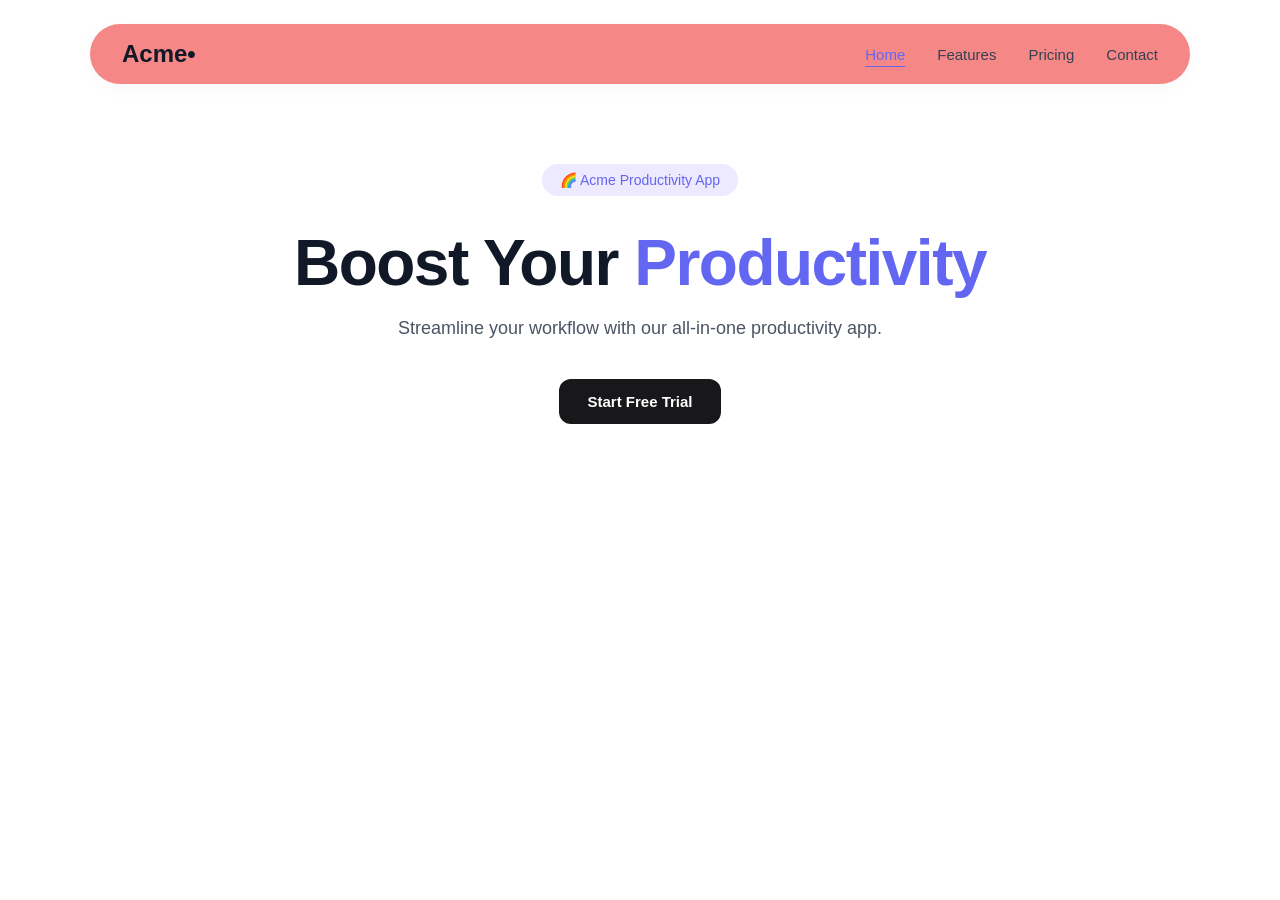
==== index.html @ 9190b202 "feat: add head" ====
<!DOCTYPE html>
<html lang="en">
  <head>
    <meta charset="UTF-8" />
    <meta http-equiv="X-UA-Compatible" content="IE=edge" />
    <meta name="viewport" content="width=device-width, initial-scale=1.0" />
    <link rel="stylesheet" href="./style-1.css" />
    <title>Acme App</title>
  </head>
  <body>
    <header>
      <a href="#" class="logo">Acme•</a>
      <nav>
        <a href="#" class="active">Home</a>
        <a href="#">Features</a>
        <a href="#">Pricing</a>
        <a href="#">Contact</a>
      </nav>
    </header>
  
    <!-- Hero Section -->
    <main>
      <div class="badge">
        🌈 Acme Productivity App
      </div>
  
      <h1>Boost Your <span>Productivity</span></h1>
  
      <p class="subtitle">
        Streamline your workflow with our all-in-one productivity app.
      </p>
  
      <a href="#" class="submit">Start Free Trial</a>
    </main><!-- Start Coding Here -->
  </body>
</html>
---- style-1.css ----
* {
    box-sizing: border-box;
    margin: 0;
    padding: 0;
    font-family: 'Inter', sans-serif;
  }
  
  body {
    background-color: white;
    min-height: 100vh;
    display: flex;
    flex-direction: column;
    align-items: center;
    padding: 24px;
  }
  
  /* --- Navigation Bar --- */
  header {
    width: 100%;
    max-width: 1100px;
    background-color: #f58787;
    padding: 16px 32px;
    border-radius: 999px;
    display: flex;
    justify-content: space-between;
    align-items: center;
    box-shadow: 0 4px 20px rgba(0, 0, 0, 0.03);
  }
  
  .logo {
    font-size: 24px;
    font-weight: 800;
    color: #111827;
    text-decoration: none;
  }
  
  .logo span {
    color: #6366f1;
  }
  
  nav {
    display: flex;
    gap: 32px;
  }
  
  nav a {
    text-decoration: none;
    color: #374151;
    font-weight: 500;
    font-size: 15px;
    transition: color 0.2s;
  }
  
  nav a.active {
    color: #6366f1;
    text-decoration: underline;
    text-underline-offset: 6px;
  }
  
  nav a:hover {
    color: #6366f1;
  }
  
  /* --- Hero Section --- */
  main {
    width: 100%;
    max-width: 1100px;
    display: flex;
    flex-direction: column;
    align-items: center;
    text-align: center;
    padding-top: 80px;
    padding-bottom: 60px;
  }
  
  .badge {
    display: inline-flex;
    align-items: center;
    gap: 6px;
    background-color: #ede9fe;
    color: #6366f1;
    font-size: 14px;
    font-weight: 500;
    padding: 8px 18px;
    border-radius: 999px;
    margin-bottom: 32px;
  }
  
  h1 {
    font-size: 64px;
    font-weight: 800;
    color: #111827;
    letter-spacing: -1.5px;
    line-height: 1.1;
    margin-bottom: 20px;
  }
  
  h1 span {
    color: #6366f1;
  }
  
  .subtitle {
    font-size: 18px;
    color: #4b5563;
    font-weight: 500;
    margin-bottom: 40px;
  }
  
  .submit {
    background-color: #18181b;
    color: #ffffff;
    padding: 14px 28px;
    border-radius: 12px;
    text-decoration: none;
    font-weight: 600;
    font-size: 15px;
    transition: background-color 0.2s, transform 0.1s;
  }
  
  .submit:hover {
    background-color: green;
  }
  
  .submit:active {
    transform: scale 0.50;
  }/* Start coding here */
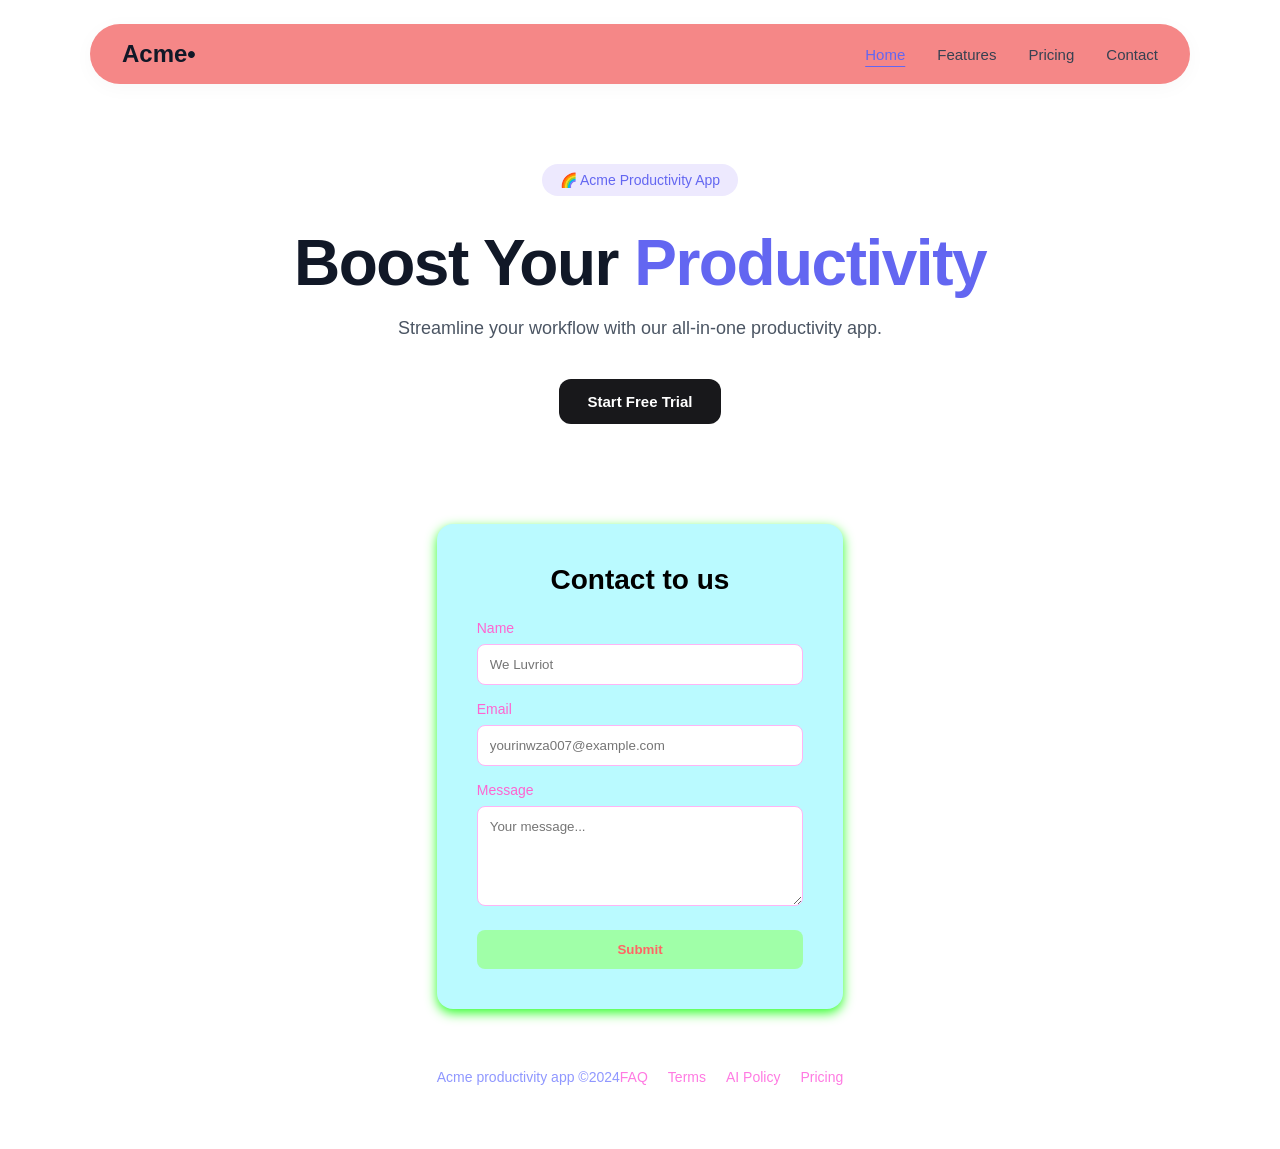
==== commit e16b87a0: "feature: add contact-page" ====
--- a/index.html
+++ b/index.html
@@ -5,6 +5,7 @@
     <meta http-equiv="X-UA-Compatible" content="IE=edge" />
     <meta name="viewport" content="width=device-width, initial-scale=1.0" />
     <link rel="stylesheet" href="./style-1.css" />
+    <link rel="stylesheet" href="./style-3.css" />
     <title>Acme App</title>
   </head>
   <body>
@@ -31,6 +32,41 @@
       </p>
   
       <a href="#" class="submit">Start Free Trial</a>
-    </main><!-- Start Coding Here -->
+    </main>
+
+    <section class="contact-section">
+      <div class="contact-card">
+        <h2>Contact to us</h2>
+    
+        <form class="contact-form">
+          <div class="form-group">
+            <label for="name">Name</label>
+            <input type="text" id="name" placeholder="We Luvriot" />
+          </div>
+    
+          <div class="form-group">
+            <label for="email">Email</label>
+            <input type="email" id="email" placeholder="yourinwza007@example.com" />
+          </div>
+    
+          <div class="form-group">
+            <label for="message">Message</label>
+            <textarea id="message" placeholder="Your message..."></textarea>
+          </div>
+    
+          <button type="submit" class="btn-submit">Submit</button>
+        </form>
+      </div>
+    
+      <footer class="footer">
+        <p>Acme productivity app ©2024</p>
+        <div class="footer-links">
+          <a href="#">FAQ</a>
+          <a href="#">Terms</a>
+          <a href="#">AI Policy</a>
+          <a href="#">Pricing</a>
+        </div>
+      </footer>
+    </section>
   </body>
 </html>
--- a/style-3.css
+++ b/style-3.css
@@ -0,0 +1,95 @@
+.contact-section {
+    display: flex;
+    flex-direction: column;
+    align-items: center;
+    padding: 40px 20px;
+    background-color: #ffffff;
+}
+
+.contact-card {
+    background-color: #bafaff;
+    padding: 40px;
+    border-radius: 16px;
+    width: 100%;
+    max-width: 500px; 
+    box-shadow: 0 4px 12px rgb(48, 255, 41);
+}
+
+.contact-card h2 {
+    text-align: center;
+    font-size: 28px;
+    margin-bottom: 24px;
+}
+
+.contact-form {
+    display: flex;
+    flex-direction: column;
+    gap: 16px;
+}
+
+.form-group {
+    display: flex;
+    flex-direction: column;
+    gap: 8px;
+}
+
+.form-group label {
+    font-size: 14px;
+    color: #ff64d0;
+}
+
+.form-group input,
+.form-group textarea {
+    padding: 12px;
+    border: 1px solid #ffb4f5;
+    border-radius: 8px;
+    outline: none;
+}
+
+.form-group textarea {
+    resize: vertical;
+    min-height: 100px;
+}
+
+.btn-submit {
+    background-color: #a0ffa8;
+    color: rgb(255, 101, 101);
+    padding: 12px;
+    border: none;
+    border-radius: 8px;
+    font-weight: bold;
+    cursor: pointer;
+    margin-top: 8px;
+}
+
+.btn-submit:hover {
+    background-color: #ecff81;
+    cursor: pointer;
+    transition: background-color 0.3s ease; 
+}
+
+.footer {
+    display: flex;
+    justify-content: space-between;
+    align-items: center;
+    width: 100%;
+    max-width: 900px;
+    margin-top: 60px;
+    font-size: 14px;
+    color: #8f97ff;
+}
+
+.footer-links {
+    display: flex;
+    gap: 20px;
+}
+
+.footer-links a:hover {
+    color: #6b81ff;
+    text-decoration: underline;
+}
+
+.footer-links a {
+    color: #ff7ae2;
+    text-decoration: none;
+}
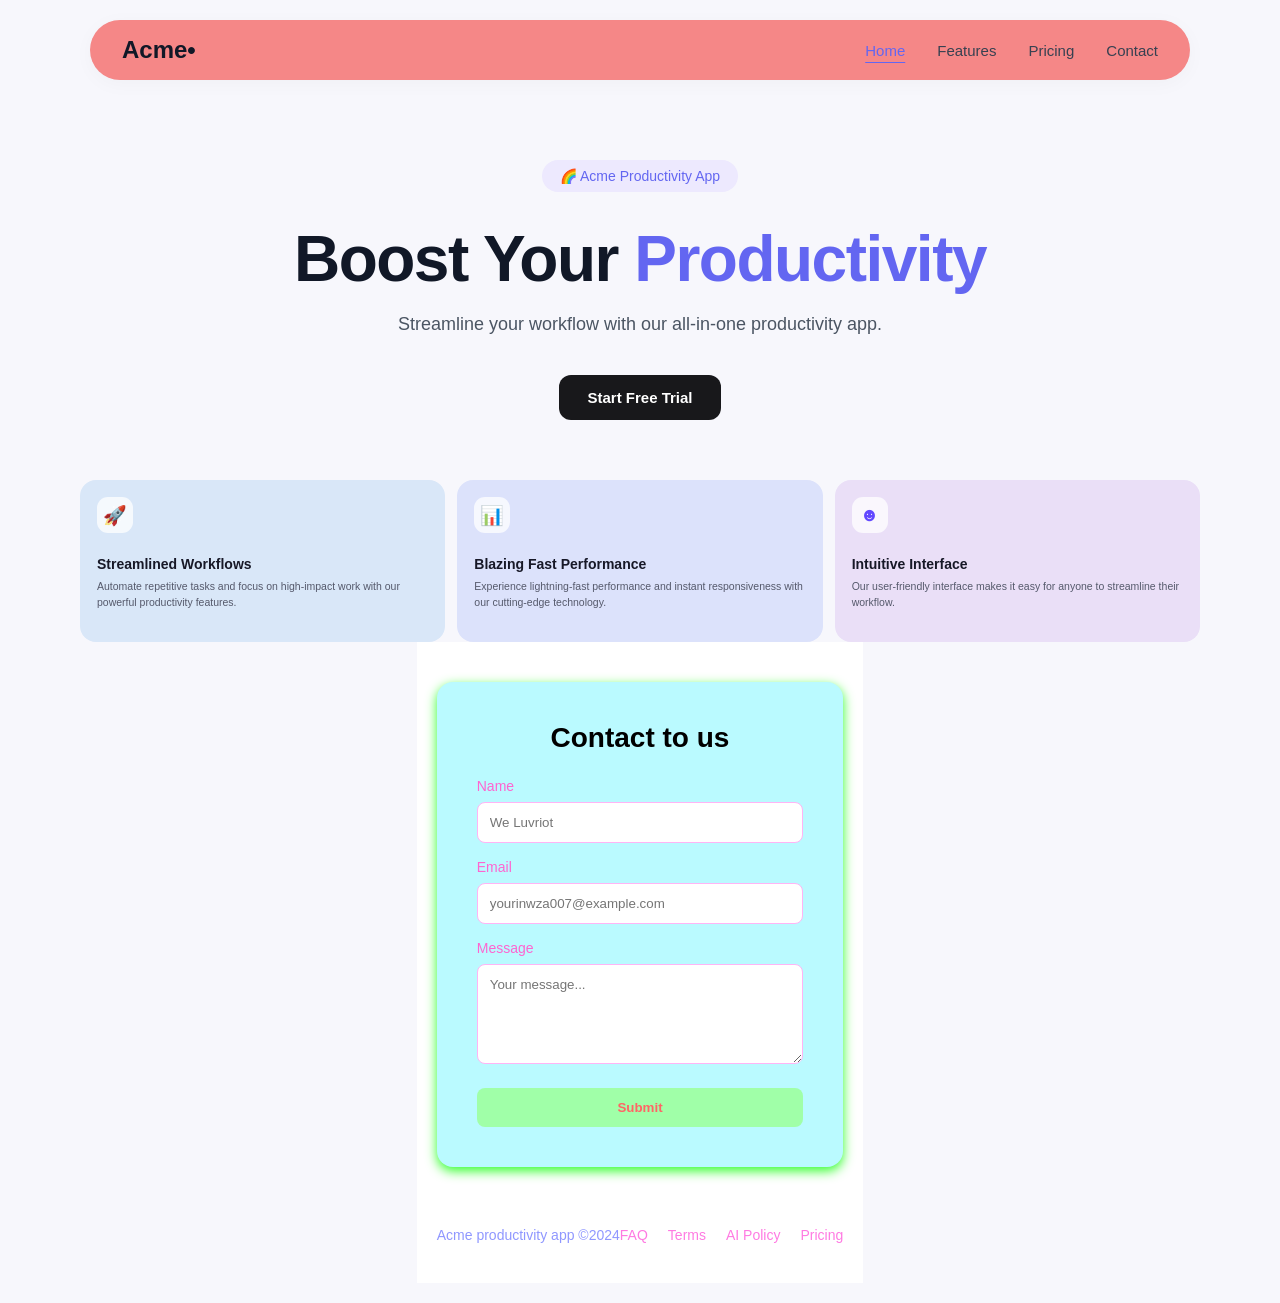
==== commit b20af268: "feat: add card content" ====
--- a/index.html
+++ b/index.html
@@ -5,6 +5,7 @@
     <meta http-equiv="X-UA-Compatible" content="IE=edge" />
     <meta name="viewport" content="width=device-width, initial-scale=1.0" />
     <link rel="stylesheet" href="./style-1.css" />
+    <link rel="stylesheet" href="./style-2.css" />
     <link rel="stylesheet" href="./style-3.css" />
     <title>Acme App</title>
   </head>
@@ -33,31 +34,64 @@
   
       <a href="#" class="submit">Start Free Trial</a>
     </main>
-
+  
+    <div class="features-container">
+  
+      <div class="feature-card card-blue">
+        <div class="icon">🚀</div>
+        <h3>Streamlined Workflows</h3>
+        <p>
+          Automate repetitive tasks and focus on
+          high-impact work with our powerful
+          productivity features.
+        </p>
+      </div>
+  
+      <div class="feature-card card-purple">
+        <div class="icon">📊</div>
+        <h3>Blazing Fast Performance</h3>
+        <p>
+          Experience lightning-fast performance
+          and instant responsiveness with our
+          cutting-edge technology.
+        </p>
+      </div>
+  
+      <div class="feature-card card-pink">
+        <div class="icon">☻</div>
+        <h3>Intuitive Interface</h3>
+        <p>
+          Our user-friendly interface makes it easy
+          for anyone to streamline their workflow.
+        </p>
+      </div>
+  
+    </div>
+  
     <section class="contact-section">
       <div class="contact-card">
         <h2>Contact to us</h2>
-    
+  
         <form class="contact-form">
           <div class="form-group">
             <label for="name">Name</label>
             <input type="text" id="name" placeholder="We Luvriot" />
           </div>
-    
+  
           <div class="form-group">
             <label for="email">Email</label>
             <input type="email" id="email" placeholder="yourinwza007@example.com" />
           </div>
-    
+  
           <div class="form-group">
             <label for="message">Message</label>
             <textarea id="message" placeholder="Your message..."></textarea>
           </div>
-    
+  
           <button type="submit" class="btn-submit">Submit</button>
         </form>
       </div>
-    
+  
       <footer class="footer">
         <p>Acme productivity app ©2024</p>
         <div class="footer-links">
@@ -69,4 +103,4 @@
       </footer>
     </section>
   </body>
-</html>
+</html>
--- a/style-2.css
+++ b/style-2.css
@@ -0,0 +1,87 @@
+* {
+    margin: 0;
+    padding: 0;
+    box-sizing: border-box;
+}
+
+body {
+    min-height: 100vh;
+    display: flex;
+    justify-content: center;
+    align-items: center;
+    background: #f7f7fc;
+    font-family: Arial, sans-serif;
+    padding: 20px;
+}
+
+.features-container {
+    width: 100%;
+    max-width: 1120px;
+    display: grid;
+    grid-template-columns: repeat(3, 1fr);
+    gap: 12px;
+}
+
+.feature-card {
+    min-height: 162px;
+    padding: 17px;
+    border-radius: 16px;
+    transition: 0.3s ease;
+}
+
+.card-blue {
+    background: #d9e7f8;
+}
+
+.card-purple {
+    background: #dce2fb;
+}
+
+.card-pink {
+    background: #eadff7;
+}
+
+.feature-card:hover {
+    transform: translateY(-4px);
+    box-shadow: 0 12px 28px rgba(35, 38, 70, 0.09);
+}
+
+.icon {
+    width: 36px;
+    height: 36px;
+    display: flex;
+    justify-content: center;
+    align-items: center;
+    background: rgba(255, 255, 255, 0.75);
+    color: #6248ff;
+    border-radius: 11px;
+    font-size: 19px;
+    margin-bottom: 23px;
+}
+
+.feature-card h3 {
+    font-size: 14px;
+    font-weight: 700;
+    color: #171827;
+    margin-bottom: 7px;
+}
+
+.feature-card p {
+    font-size: 10.5px;
+    line-height: 1.45;
+    color: #55596b;
+}
+
+@media (max-width: 900px) {
+    .features-container {
+        grid-template-columns: repeat(2, 1fr);
+    }
+}
+
+@media (max-width: 600px) {
+    .features-container {
+        grid-template-columns: 1fr;
+        max-width: 420px;
+    }
+}
+
